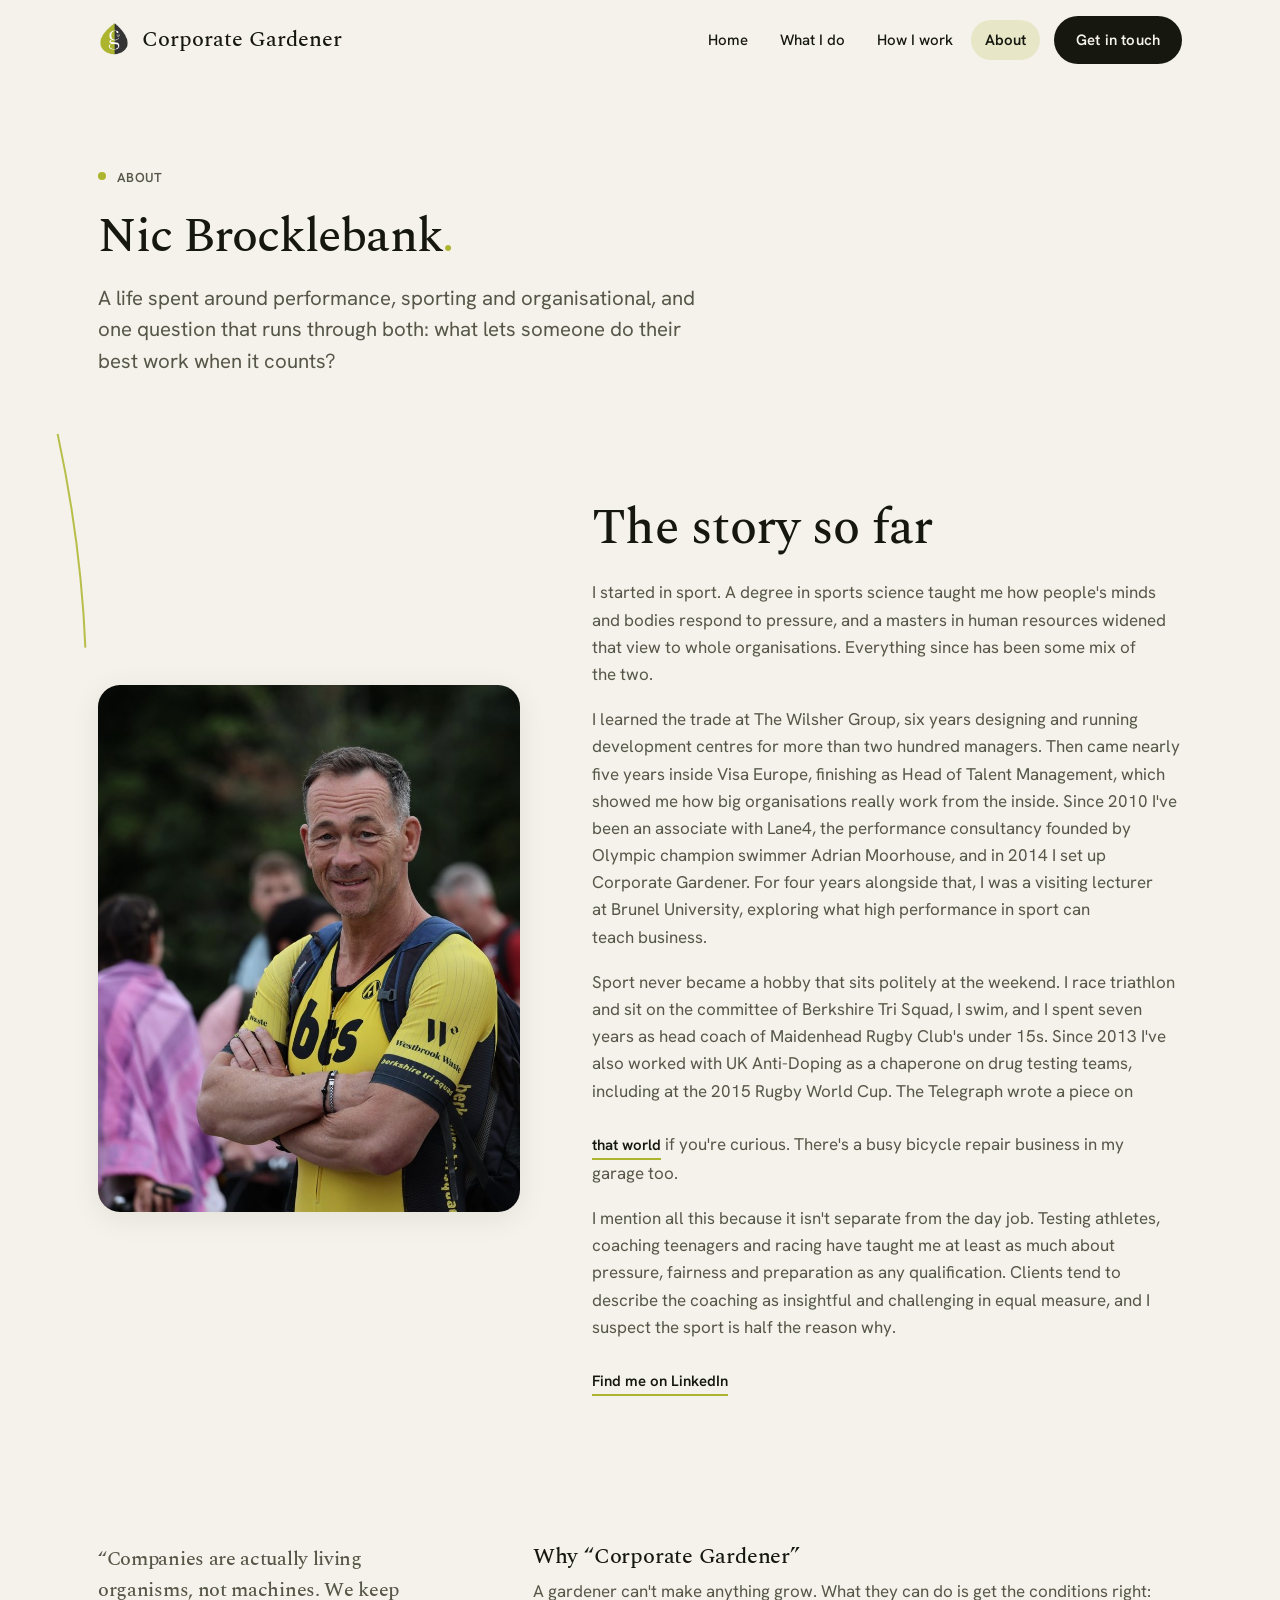
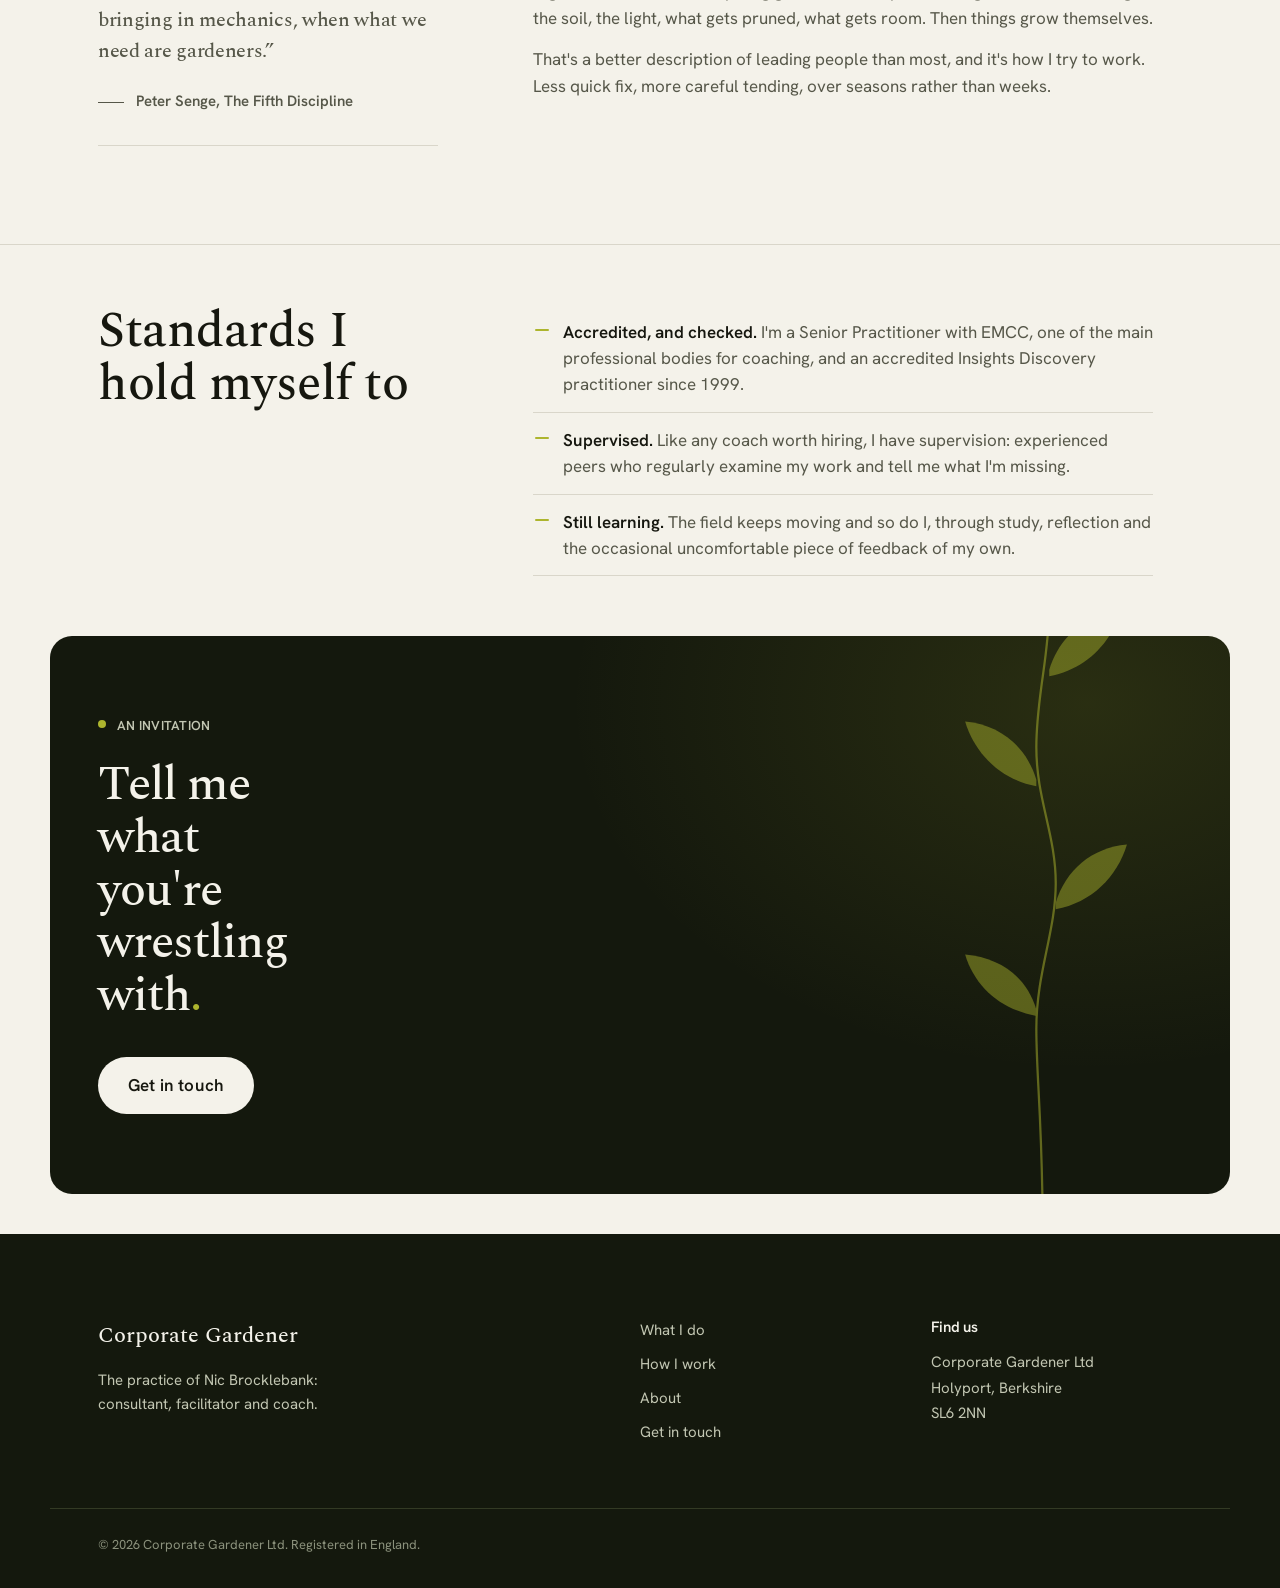
==== about.html @ 53965155 "Restructure into five pages from Nic's briefing: plain language, three hats, facilitation not traini" ====
<!doctype html>
<html lang="en-GB">
<head>
  <meta charset="utf-8">
  <meta name="viewport" content="width=device-width, initial-scale=1">
  <title>About Nic Brocklebank | Corporate Gardener</title>
  <meta name="description" content="Nic Brocklebank's story: sports science to Visa Europe to twenty five years of coaching and consulting, with triathlon, rugby coaching and UK Anti-Doping work along the way.">
  <link rel="canonical" href="https://corporategardener.co.uk/about.html">

  <meta property="og:type" content="website">
  <meta property="og:site_name" content="Corporate Gardener">
  <meta property="og:title" content="About Nic Brocklebank | Corporate Gardener">
  <meta property="og:description" content="Sports science to Visa Europe to twenty five years of coaching and consulting, with triathlon, rugby coaching and UK Anti-Doping work along the way.">
  <meta property="og:url" content="https://corporategardener.co.uk/about.html">
  <meta property="og:image" content="https://corporategardener.co.uk/assets/nic-tri.jpg">
  <meta property="og:locale" content="en_GB">

  <meta name="theme-color" content="#14180d">
  <link rel="icon" href="assets/logo.png" type="image/png">

  <link rel="preconnect" href="https://fonts.googleapis.com">
  <link rel="preconnect" href="https://fonts.gstatic.com" crossorigin>
  <link href="https://fonts.googleapis.com/css2?family=Spectral:wght@400;500;600&family=Hanken+Grotesk:wght@400;500;600;700&display=swap" rel="stylesheet">
  <link rel="stylesheet" href="css/style.css">
</head>
<body>

  <a class="skip-link" href="#main">Skip to content</a>

  <div class="vine-wrap" aria-hidden="true">
    <svg class="vine" preserveAspectRatio="none" xmlns="http://www.w3.org/2000/svg">
      <path class="vine-stem" fill="none" />
      <g class="vine-leaves" fill="none"></g>
    </svg>
  </div>

  <header class="site-nav" id="top">
    <div class="wrap nav-inner">
      <a class="wordmark" href="index.html"><img class="logo-mark" src="assets/logo.png" alt="">Corporate Gardener</a>
      <nav class="nav-links" id="nav-links" aria-label="Site">
        <a href="index.html">Home</a>
        <a href="what-i-do.html">What I do</a>
        <a href="how-i-work.html">How I work</a>
        <a href="about.html" aria-current="page">About</a>
        <a class="btn btn-fill nav-cta" href="contact.html">Get in touch</a>
      </nav>
      <button class="nav-toggle" id="nav-toggle" aria-expanded="false" aria-controls="nav-links" aria-label="Menu">
        <span></span><span></span>
      </button>
    </div>
  </header>

  <main id="main">

  <section class="page-head">
    <div class="wrap">
      <p class="eyebrow"><span class="accent-dot" aria-hidden="true"></span>About</p>
      <h1>Nic Brocklebank<span class="accent" aria-hidden="true">.</span></h1>
      <p class="page-lead">A life spent around performance, sporting and organisational, and one question that runs through both: what lets someone do their best work when it counts?</p>
    </div>
  </section>

  <section class="about" id="bio" data-vine-start>
    <div class="wrap about-grid">
      <figure class="about-photo reveal">
        <img src="assets/nic-tri.jpg" alt="Nic in Berkshire Tri Squad kit on race day" loading="lazy">
      </figure>
      <div class="about-body reveal">
        <h2>The story so far</h2>
        <p>I started in sport. A degree in sports science taught me how people's minds and bodies respond to pressure, and a masters in human resources widened that view to whole organisations. Everything since has been some mix of the two.</p>
        <p>I learned the trade at The Wilsher Group, six years designing and running development centres for more than two hundred managers. Then came nearly five years inside Visa Europe, finishing as Head of Talent Management, which showed me how big organisations really work from the inside. Since 2010 I've been an associate with Lane4, the performance consultancy founded by Olympic champion swimmer Adrian Moorhouse, and in 2014 I set up Corporate Gardener. For four years alongside that, I was a visiting lecturer at Brunel University, exploring what high performance in sport can teach business.</p>
        <p>Sport never became a hobby that sits politely at the weekend. I race triathlon and sit on the committee of Berkshire Tri Squad, I swim, and I spent seven years as head coach of Maidenhead Rugby Club's under 15s. Since 2013 I've also worked with UK Anti-Doping as a chaperone on drug testing teams, including at the 2015 Rugby World Cup. The Telegraph wrote a piece on <a class="text-link" href="https://www.telegraph.co.uk/athletics/2017/07/12/inside-top-security-world-sports-drug-squad-special-report/" target="_blank" rel="noopener">that world</a> if you're curious. There's a busy bicycle repair business in my garage too.</p>
        <p>I mention all this because it isn't separate from the day job. Testing athletes, coaching teenagers and racing have taught me at least as much about pressure, fairness and preparation as any qualification. Clients tend to describe the coaching as insightful and challenging in equal measure, and I suspect the sport is half the reason why.</p>
        <a class="text-link" href="https://www.linkedin.com/in/nicbrocklebank" target="_blank" rel="noopener">Find me on LinkedIn</a>
      </div>
    </div>
  </section>

  <section class="page-section" id="name">
    <div class="wrap split">
      <div class="split-head reveal">
        <blockquote class="pull-quote about-quote">
          <p>&ldquo;Companies are actually living organisms, not machines. We keep bringing in mechanics, when what we need are gardeners.&rdquo;</p>
          <cite>Peter Senge, The Fifth Discipline</cite>
        </blockquote>
      </div>
      <div class="split-body">
        <h3>Why &ldquo;Corporate Gardener&rdquo;</h3>
        <p class="reveal">A gardener can't make anything grow. What they can do is get the conditions right: the soil, the light, what gets pruned, what gets room. Then things grow themselves.</p>
        <p class="reveal">That's a better description of leading people than most, and it's how I try to work. Less quick fix, more careful tending, over seasons rather than weeks.</p>
      </div>
    </div>
  </section>

  <section class="page-section" id="standards">
    <div class="wrap split">
      <div class="split-head reveal">
        <h2>Standards I hold myself to</h2>
      </div>
      <ul class="plain-list">
        <li class="reveal"><strong>Accredited, and checked.</strong> I'm a Senior Practitioner with EMCC, one of the main professional bodies for coaching, and an accredited Insights Discovery practitioner since 1999.</li>
        <li class="reveal"><strong>Supervised.</strong> Like any coach worth hiring, I have supervision: experienced peers who regularly examine my work and tell me what I'm missing.</li>
        <li class="reveal"><strong>Still learning.</strong> The field keeps moving and so do I, through study, reflection and the occasional uncomfortable piece of feedback of my own.</li>
      </ul>
    </div>
  </section>

  <section class="cta-band" data-vine-end>
    <div class="cta-panel">
      <svg class="cta-botanical" viewBox="0 0 200 400" fill="none" aria-hidden="true" preserveAspectRatio="xMidYMid slice">
        <path d="M100 400 C100 330 96 300 96 270 C96 235 108 210 108 180 C108 150 96 128 96 96 C96 64 104 40 104 8" stroke="currentColor" stroke-width="1.4" stroke-linecap="round"/>
        <path d="M96 262 C74 258 58 244 52 224 C74 226 90 238 96 258" fill="currentColor" opacity="0.9"/>
        <path d="M108 196 C130 192 146 176 152 156 C130 158 114 172 108 192" fill="currentColor" opacity="0.9"/>
        <path d="M96 120 C74 116 58 100 52 80 C74 82 90 96 96 116" fill="currentColor" opacity="0.9"/>
        <path d="M104 52 C126 48 142 32 148 12 C126 14 110 28 104 48" fill="currentColor" opacity="0.9"/>
      </svg>
      <div class="cta-content reveal">
        <p class="eyebrow eyebrow-dark"><span class="accent-dot" aria-hidden="true"></span>An invitation</p>
        <h2 class="display-sm">Tell me what you're wrestling with<span class="accent" aria-hidden="true">.</span></h2>
        <a class="btn btn-fill-light btn-lg" href="contact.html">Get in touch</a>
      </div>
    </div>
  </section>

  </main>

  <footer class="site-footer">
    <div class="wrap footer-grid">
      <div class="footer-brand">
        <p class="wordmark footer-mark">Corporate Gardener</p>
        <p class="footer-copy">The practice of Nic Brocklebank: consultant, facilitator and coach.</p>
      </div>
      <nav class="footer-nav" aria-label="Footer">
        <a href="what-i-do.html">What I do</a>
        <a href="how-i-work.html">How I work</a>
        <a href="about.html">About</a>
        <a href="contact.html">Get in touch</a>
      </nav>
      <div class="footer-find">
        <h3>Find us</h3>
        <p>Corporate Gardener Ltd<br>Holyport, Berkshire<br>SL6 2NN</p>
      </div>
    </div>
    <div class="wrap footer-base">
      <p>&copy; 2026 Corporate Gardener Ltd. Registered in England.</p>
    </div>
  </footer>

  <script src="js/main.js"></script>
</body>
</html>
---- css/style.css ----
/* Corporate Gardener — design tokens documented in DESIGN.md
   Monochrome, warm off white, one green accent from the logo. */

:root {
  /* ---- Colour: one green plus a green-tinted neutral ramp ---- */
  --leaf: #adb52e;          /* the single accent, from the logo */
  --leaf-deep: #5f6417;     /* darker green for text/links on light — AA (5.6:1 on paper) */

  --paper: #f4f2ea;         /* warm off white body */
  --paper-2: #ece9df;       /* slightly deeper panel */
  --surface: #ffffff;       /* inputs, raised elements */

  --ink: #16170f;           /* near black, faint green warmth — headings */
  --ink-body: #33342a;      /* body copy on paper (~11:1) */
  --ink-mute: #565749;      /* secondary text on paper (~5.4:1) */
  --line: #d9d6ca;          /* hairlines on paper */

  --forest: #14180d;        /* deep green black ground */
  --forest-2: #1d2213;      /* raised forest */
  --forest-line: #333a24;   /* hairlines on forest */
  --on-dark: #f4f2ea;       /* text on forest */
  --on-dark-mute: #c2c6b2;  /* secondary text on forest (~5:1) */

  /* ---- Type ---- */
  --font-display: 'Spectral', Georgia, 'Times New Roman', serif;
  --font-body: 'Hanken Grotesk', ui-sans-serif, system-ui, -apple-system, sans-serif;

  --text-caption: 0.8125rem;   /* 13px */
  --text-small: 0.9375rem;     /* 15px */
  --text-body: 1.0625rem;      /* 17px */
  --text-lead: clamp(1.15rem, 1.6vw, 1.4rem);
  --text-h3: clamp(1.35rem, 1.6vw, 1.6rem);
  --text-h2: clamp(2rem, 4.4vw, 3.1rem);
  --text-display: clamp(2.6rem, 7vw, 5rem);
  --text-display-sm: clamp(1.9rem, 4.4vw, 3rem);

  /* ---- Radii ---- */
  --radius-lg: 22px;
  --radius-md: 14px;
  --radius-sm: 10px;
  --radius-pill: 9999px;

  /* ---- Shape ---- */
  --shadow-soft: 0 6px 30px rgba(20, 24, 13, 0.08);
  --shadow-raise: 0 18px 50px rgba(20, 24, 13, 0.16);
  --page-max: 1180px;
  --gutter: clamp(20px, 5vw, 48px);

  /* ---- Motion ---- */
  --ease-out: cubic-bezier(0.22, 1, 0.36, 1);
  --dur: 0.7s;

  /* ---- z-index scale ---- */
  --z-vine: 1;
  --z-content: 2;
  --z-nav: 50;
  --z-menu: 60;
}

* { margin: 0; padding: 0; box-sizing: border-box; }

html { scroll-behavior: smooth; }

body {
  font-family: var(--font-body);
  font-size: var(--text-body);
  line-height: 1.6;
  color: var(--ink-body);
  background: var(--paper);
  -webkit-font-smoothing: antialiased;
  text-rendering: optimizeLegibility;
  overflow-x: hidden;
  position: relative; /* positioning context so the full-height vine isn't clipped to the viewport */
}

img { max-width: 100%; display: block; }

h1, h2, h3 {
  font-family: var(--font-display);
  font-weight: 500;
  line-height: 1.08;
  letter-spacing: -0.01em;
  color: var(--ink);
  text-wrap: balance;
}

h2 { font-size: var(--text-h2); }
h3 { font-size: var(--text-h3); line-height: 1.2; }

p { text-wrap: pretty; }

a { color: inherit; }

.wrap {
  max-width: var(--page-max);
  margin: 0 auto;
  padding: 0 var(--gutter);
}

.display { font-size: var(--text-display); letter-spacing: -0.02em; }

.display-sm {
  font-family: var(--font-display);
  font-weight: 500;
  font-size: var(--text-display-sm);
  line-height: 1.1;
  letter-spacing: -0.02em;
  color: var(--ink);
}

.accent { color: var(--leaf); }

.accent-dot {
  display: inline-block;
  width: 8px; height: 8px;
  border-radius: var(--radius-pill);
  background: var(--leaf);
  margin-right: 11px;
  vertical-align: 2px;
}

.eyebrow {
  font-size: var(--text-caption);
  font-weight: 600;
  letter-spacing: 0.02em;
  text-transform: uppercase;
  color: var(--ink-mute);
  margin-bottom: 22px;
}

.eyebrow-dark { color: var(--on-dark-mute); }

.visually-hidden,
.skip-link {
  position: absolute;
  width: 1px; height: 1px;
  padding: 0; margin: -1px;
  overflow: hidden;
  clip: rect(0 0 0 0);
  white-space: nowrap;
  border: 0;
}

.skip-link:focus {
  position: fixed;
  top: 12px; left: 12px;
  width: auto; height: auto;
  margin: 0; padding: 12px 18px;
  clip: auto;
  z-index: 999;
  background: var(--forest);
  color: var(--on-dark);
  border-radius: var(--radius-sm);
}

:focus-visible {
  outline: 2px solid var(--leaf);
  outline-offset: 3px;
  border-radius: 2px;
}

/* ---------- The growing line (vine) ---------- */

.vine-wrap {
  position: absolute;
  inset: 0;
  z-index: var(--z-vine);
  pointer-events: none;
  overflow: hidden;
}

.vine { position: absolute; top: 0; left: 0; width: 100%; }

.vine-stem { stroke: var(--leaf); stroke-width: 2; opacity: 0.85; }

.vine-leaves path {
  fill: var(--leaf);
  opacity: 0;
  transition: opacity 0.7s var(--ease-out);
}

.vine-leaves path.sprouted { opacity: 0.9; }

/* ---------- Buttons ---------- */

.btn {
  display: inline-flex;
  align-items: center;
  justify-content: center;
  gap: 8px;
  font-family: var(--font-body);
  font-size: var(--text-small);
  font-weight: 600;
  letter-spacing: 0.01em;
  text-decoration: none;
  border: none;
  cursor: pointer;
  border-radius: var(--radius-pill);
  padding: 12px 22px;
  transition: transform 0.25s var(--ease-out), background 0.25s var(--ease-out), box-shadow 0.25s var(--ease-out);
}

.btn-fill { background: var(--ink); color: var(--paper); }
.btn-fill:hover { background: #000; transform: translateY(-2px); box-shadow: var(--shadow-raise); }

.btn-fill-light { background: var(--paper); color: var(--ink); }
.btn-fill-light:hover { background: #fff; transform: translateY(-2px); box-shadow: var(--shadow-raise); }

.btn-lg { font-size: var(--text-body); padding: 15px 30px; }
.btn-block { width: 100%; }

.text-link {
  color: var(--ink);
  font-weight: 600;
  font-size: var(--text-small);
  text-decoration: none;
  background-image: linear-gradient(var(--leaf), var(--leaf));
  background-size: 100% 2px;
  background-repeat: no-repeat;
  background-position: 0 100%;
  padding-bottom: 3px;
  transition: background-size 0.3s var(--ease-out);
}
.text-link:hover { background-size: 100% 100%; background-position: 0 100%; color: var(--ink); }

/* ---------- Navigation ---------- */

.site-nav {
  position: fixed;
  top: 0; left: 0; right: 0;
  z-index: var(--z-nav);
  padding: 16px 0;
  transition: background 0.4s var(--ease-out), box-shadow 0.4s var(--ease-out);
}

.nav-inner { display: flex; align-items: center; justify-content: space-between; gap: 24px; }

.wordmark {
  display: flex; align-items: center; gap: 12px;
  font-family: var(--font-display);
  font-weight: 500;
  font-size: 1.35rem;
  text-decoration: none;
  color: var(--ink);
  white-space: nowrap;
}

.logo-mark { height: 34px; width: auto; }

.nav-links { display: flex; align-items: center; gap: 4px; }

.nav-links a:not(.btn) {
  font-size: var(--text-small);
  font-weight: 500;
  text-decoration: none;
  color: var(--ink);
  padding: 8px 14px;
  border-radius: var(--radius-pill);
  transition: opacity 0.2s var(--ease-out);
}
.nav-links a:not(.btn):hover { opacity: 0.62; }

.nav-cta { margin-left: 10px; }

.nav-links a[aria-current="page"]:not(.btn) {
  background: rgba(173, 181, 46, 0.18);
  font-weight: 600;
}
.nav-links a[aria-current="page"]:not(.btn):hover { opacity: 1; }

.site-nav.scrolled {
  background: rgba(244, 242, 234, 0.86);
  backdrop-filter: saturate(1.4) blur(10px);
  -webkit-backdrop-filter: saturate(1.4) blur(10px);
  box-shadow: 0 1px 0 var(--line);
}

.nav-toggle {
  display: none;
  background: var(--ink);
  border: none;
  border-radius: var(--radius-sm);
  cursor: pointer;
  width: 46px; height: 42px;
  padding: 12px;
  flex-direction: column;
  justify-content: center;
  gap: 5px;
}
.nav-toggle span { display: block; height: 2px; width: 100%; background: var(--paper); border-radius: 2px; }

/* ---------- Hero ---------- */

.hero {
  position: relative;
  min-height: 74vh;
  display: flex;
  align-items: center;
  padding: 120px 0 60px;
  overflow: hidden;
}

.hero-inner {
  display: grid;
  grid-template-columns: minmax(0, 360px) 1fr;
  gap: clamp(32px, 6vw, 88px);
  align-items: center;
  width: 100%;
}

.hero-logo { animation: hero-rise 0.8s var(--ease-out) both; }
.hero-logo img { width: 100%; height: auto; max-width: 360px; }

.hero-content { animation: hero-rise 0.8s var(--ease-out) 0.12s both; }

.hero-content .display {
  color: var(--ink);
  max-width: 17ch;
  margin: 0 0 24px;
  line-height: 1.03;
}

.hero-sub {
  font-size: var(--text-lead);
  line-height: 1.5;
  color: var(--ink-mute);
  max-width: 50ch;
  margin: 0 0 36px;
}

@keyframes hero-rise {
  from { opacity: 0; transform: translateY(16px); }
  to { opacity: 1; transform: none; }
}
@media (prefers-reduced-motion: reduce) {
  .hero-logo, .hero-content { animation: none; }
}

/* ---------- Inner page header (the tabs beyond Home) ---------- */

.page-head {
  padding: clamp(128px, 16vw, 168px) 0 clamp(20px, 3vw, 36px);
  position: relative;
  z-index: var(--z-content);
}
.page-head h1 {
  font-size: var(--text-display-sm);
  letter-spacing: -0.02em;
  max-width: 20ch;
}
.page-head .page-lead {
  margin-top: 20px;
  font-size: var(--text-lead);
  line-height: 1.55;
  color: var(--ink-mute);
  max-width: 56ch;
}

/* ---------- Generic inner-page section rhythm ---------- */

.page-section { padding: clamp(36px, 5vw, 60px) 0; position: relative; z-index: var(--z-content); }
.page-section + .page-section { border-top: 1px solid var(--line); }

/* ---------- Plain ruled list (leaf tick marks) ---------- */

.plain-list { list-style: none; max-width: 62ch; }
.plain-list li {
  position: relative;
  padding: 14px 0 14px 30px;
  border-bottom: 1px solid var(--line);
  color: var(--ink-mute);
  line-height: 1.55;
}
.plain-list li::before {
  content: '';
  position: absolute;
  left: 2px; top: 1.45em;
  width: 14px; height: 2px;
  background: var(--leaf);
  border-radius: 2px;
}
.plain-list li strong { color: var(--ink); font-weight: 600; }

/* ---------- Example vignette card ---------- */

.vignette {
  background: var(--paper-2);
  border: 1px solid var(--line);
  border-radius: var(--radius-lg);
  padding: clamp(24px, 3.4vw, 40px);
  max-width: 66ch;
  margin-top: clamp(24px, 3vw, 36px);
}
.vignette .eyebrow { margin-bottom: 12px; }
.vignette p { color: var(--ink-body); line-height: 1.6; }
.vignette p + p { margin-top: 12px; }

/* ---------- Belief statements (How I work) ---------- */

.beliefs { list-style: none; display: grid; gap: clamp(20px, 3vw, 30px); max-width: 44ch; }
.beliefs li {
  font-family: var(--font-display);
  font-weight: 500;
  font-size: clamp(1.35rem, 2.4vw, 1.85rem);
  line-height: 1.3;
  letter-spacing: -0.01em;
  color: var(--ink);
  padding-left: 22px;
  border-left: 2px solid var(--leaf);
}

/* ---------- Numbered steps (How we start) ---------- */

.steps-title { margin-top: 40px; font-size: var(--text-h3); }
.steps { list-style: none; counter-reset: step; display: grid; gap: 18px; margin-top: 24px; }
.steps li {
  counter-increment: step;
  position: relative;
  padding: 2px 0 2px 52px;
  color: var(--ink-mute);
  line-height: 1.55;
}
.steps li::before {
  content: counter(step);
  position: absolute;
  left: 0; top: 0;
  width: 36px; height: 36px;
  display: flex; align-items: center; justify-content: center;
  font-family: var(--font-display);
  font-weight: 500;
  font-size: 1.1rem;
  color: var(--ink);
  border: 1px solid var(--leaf);
  border-radius: var(--radius-pill);
  background: var(--surface);
}
.steps li strong { color: var(--ink); font-weight: 600; }

/* ---------- Two column split used on inner pages ---------- */

.split { display: grid; grid-template-columns: 4fr 7fr; gap: clamp(32px, 5vw, 72px); align-items: start; }
.split > .split-head h2 { margin-bottom: 14px; }
.split > .split-head p { color: var(--ink-mute); font-size: var(--text-lead); line-height: 1.5; }

.split-body > p { color: var(--ink-mute); max-width: 62ch; margin-bottom: 14px; line-height: 1.6; }
.split-body h3 { margin: 36px 0 8px; }
.split-body h3:first-child { margin-top: 0; }

@media (max-width: 900px) {
  .split { grid-template-columns: 1fr; gap: 24px; }
}

/* ---------- Section rhythm ---------- */

.services { padding: clamp(26px, 4vw, 52px) 0 clamp(48px, 6vw, 76px); position: relative; z-index: var(--z-content); }
.work { padding: clamp(44px, 6vw, 68px) 0; position: relative; z-index: var(--z-content); }
.about { padding: clamp(52px, 7vw, 88px) 0; position: relative; z-index: var(--z-content); }
.contact { padding: clamp(52px, 7vw, 84px) 0 clamp(56px, 8vw, 96px); position: relative; z-index: var(--z-content); }

.section-head { max-width: 34ch; margin-bottom: clamp(26px, 3.2vw, 42px); }
.section-head p { margin-top: 14px; color: var(--ink-mute); font-size: var(--text-lead); line-height: 1.5; }
.section-head-person { display: flex; align-items: center; gap: clamp(18px, 2.4vw, 26px); max-width: 44ch; }
.head-portrait {
  width: clamp(74px, 8vw, 96px);
  height: clamp(74px, 8vw, 96px);
  flex-shrink: 0;
  border-radius: var(--radius-pill);
  object-fit: cover;
  box-shadow: var(--shadow-soft);
  filter: saturate(0.92) contrast(1.02);
}

/* ---------- Pull quote (leads the About section) ---------- */

.pull-quote { max-width: 32ch; margin: 0; }
.pull-quote p {
  font-family: var(--font-display);
  font-weight: 500;
  font-size: clamp(1.6rem, 3.4vw, 2.5rem);
  line-height: 1.22;
  letter-spacing: -0.015em;
  color: var(--ink);
}
.pull-quote cite {
  display: block;
  margin-top: 22px;
  font-style: normal;
  font-size: var(--text-small);
  font-weight: 600;
  color: var(--ink-mute);
}
.pull-quote cite::before { content: ''; display: inline-block; width: 26px; height: 1px; background: var(--ink-mute); vertical-align: middle; margin-right: 12px; }

.about-quote {
  max-width: 34ch;
  margin: 0 0 clamp(26px, 3vw, 38px);
  padding-bottom: clamp(22px, 2.8vw, 32px);
  border-bottom: 1px solid var(--line);
}
.about-quote p { font-size: clamp(1.45rem, 2.6vw, 2rem); }

/* ---------- Services as editorial rows (not identical cards) ---------- */

.service-rows { border-top: 1px solid var(--line); }

.service-row {
  display: grid;
  grid-template-columns: 64px 1fr;
  gap: clamp(24px, 4vw, 56px);
  align-items: start;
  padding: clamp(32px, 4.5vw, 52px) 0;
  border-bottom: 1px solid var(--line);
}

.service-mark {
  width: 60px; height: 60px;
  border-radius: var(--radius-pill);
  border: 1px solid var(--line);
  display: flex; align-items: center; justify-content: center;
  color: var(--ink);
  background: var(--surface);
}
.service-mark svg { width: 28px; height: 28px; }

.service-text { max-width: 60ch; }
.service-text h3 { margin-bottom: 12px; }
.service-text p { color: var(--ink-mute); font-size: var(--text-lead); line-height: 1.55; }
.service-text .text-link { display: inline-block; margin-top: 18px; }

@media (min-width: 720px) {
  /* alternate the emphasis so the three rows don't read as a stamped grid */
  .service-row:nth-child(even) { grid-template-columns: 1fr 64px; }
  .service-row:nth-child(even) .service-mark { order: 2; margin-left: auto; }
  .service-row:nth-child(even) .service-text { order: 1; text-align: right; margin-left: auto; }
}

/* ---------- Selected work ---------- */

.work-list {
  list-style: none;
  display: grid;
  grid-template-columns: 1fr 1fr;
  column-gap: clamp(32px, 5vw, 64px);
  border-top: 1px solid var(--line);
}
.work-list li {
  display: flex; align-items: baseline; justify-content: space-between;
  gap: 20px;
  padding: 19px 4px;
  border-bottom: 1px solid var(--line);
  transition: transform 0.35s var(--ease-out);
}
.work-list li:hover { transform: translateX(8px); }
.work-list strong { display: block; font-weight: 600; font-size: 1.1rem; color: var(--ink); }
.work-list span { display: block; margin-top: 5px; color: var(--ink-mute); font-size: var(--text-small); line-height: 1.5; }

.chip {
  flex-shrink: 0;
  font-style: normal;
  font-size: var(--text-caption);
  font-weight: 600;
  color: var(--ink-mute);
  border: 1px solid var(--line);
  border-radius: var(--radius-pill);
  padding: 7px 15px;
  white-space: nowrap;
}

/* ---------- Credentials: a forest band, ruled, serif numerals ---------- */

.credentials { background: var(--forest); color: var(--on-dark); position: relative; z-index: var(--z-content); }
.credentials .wrap { padding-top: clamp(42px, 5vw, 64px); padding-bottom: clamp(42px, 5vw, 64px); }

.cred-row {
  list-style: none;
  display: grid;
  grid-template-columns: repeat(4, 1fr);
  gap: clamp(24px, 3vw, 44px);
}
.cred-row li { padding-left: 22px; border-left: 1px solid var(--forest-line); }
.cred-row strong {
  display: block;
  font-family: var(--font-display);
  font-weight: 500;
  font-size: clamp(2.2rem, 4vw, 3.2rem);
  line-height: 1;
  color: var(--on-dark);
  letter-spacing: -0.02em;
}
.cred-row .unit { color: var(--leaf); }
.cred-row span { display: block; margin-top: 12px; font-size: var(--text-small); line-height: 1.5; color: var(--on-dark-mute); }

/* ---------- About ---------- */

.about-grid { display: grid; grid-template-columns: 5fr 7fr; gap: clamp(36px, 6vw, 72px); align-items: center; }
.about-photo { border-radius: var(--radius-lg); overflow: hidden; box-shadow: var(--shadow-soft); aspect-ratio: 4 / 5; background: var(--paper-2); }
.about-photo img { width: 100%; height: 100%; object-fit: cover; filter: saturate(0.92) contrast(1.02); }
.about-body h2 { margin-bottom: 24px; }
.about-body p { color: var(--ink-mute); font-size: var(--text-body); }
.about-body p + p { margin-top: 18px; }
.about-body .text-link { display: inline-block; margin-top: 28px; }

/* ---------- CTA band ---------- */

.cta-band { padding: 0 var(--gutter) clamp(0px, 4vw, 40px); position: relative; z-index: var(--z-content); }
.cta-panel {
  position: relative;
  max-width: var(--page-max);
  margin: 0 auto;
  background: var(--forest);
  color: var(--on-dark);
  border-radius: var(--radius-lg);
  padding: clamp(44px, 7vw, 80px) var(--gutter);
  overflow: hidden;
  isolation: isolate;
}
.cta-panel::after {
  content: '';
  position: absolute; inset: 0; z-index: -1;
  background: radial-gradient(80% 120% at 88% 12%, rgba(173, 181, 46, 0.14) 0%, rgba(20, 24, 13, 0) 55%);
}
.cta-botanical {
  position: absolute;
  top: -8%; right: clamp(-40px, 2vw, 40px);
  height: 116%;
  width: auto;
  color: var(--leaf);
  opacity: 0.5;
  z-index: -1;
}
.cta-content { max-width: 22ch; }
.cta-content .display-sm { color: var(--on-dark); margin-bottom: 34px; }

/* ---------- Contact ---------- */

.contact-grid { display: grid; grid-template-columns: 5fr 7fr; gap: clamp(40px, 6vw, 80px); align-items: start; }
.contact-intro h2 { margin-bottom: 20px; }
.contact-intro p { color: var(--ink-mute); font-size: var(--text-lead); line-height: 1.55; max-width: 42ch; }
.contact-details { list-style: none; margin-top: 36px; display: grid; gap: 18px; }
.contact-details li { display: grid; grid-template-columns: 88px 1fr; align-items: baseline; gap: 14px; padding-top: 16px; border-top: 1px solid var(--line); }
.contact-label { font-size: var(--text-caption); font-weight: 600; text-transform: uppercase; letter-spacing: 0.04em; color: var(--ink-mute); }
.contact-details a { color: var(--ink); text-decoration: none; font-weight: 500; word-break: break-word; }
.contact-details a:hover { color: var(--leaf-deep); }

.contact-form-wrap {
  background: var(--surface);
  border: 1px solid var(--line);
  border-radius: var(--radius-lg);
  padding: clamp(28px, 4vw, 44px);
  box-shadow: var(--shadow-soft);
}
.field { margin-bottom: 20px; }
.field label { display: block; font-size: var(--text-small); font-weight: 600; color: var(--ink); margin-bottom: 8px; }
.field .optional { font-weight: 400; color: var(--ink-mute); }
.field input,
.field textarea {
  width: 100%;
  font-family: var(--font-body);
  font-size: var(--text-body);
  color: var(--ink-body);
  background: var(--paper);
  border: 1px solid var(--line);
  border-radius: var(--radius-sm);
  padding: 13px 15px;
  transition: border-color 0.25s var(--ease-out), box-shadow 0.25s var(--ease-out), background 0.25s var(--ease-out);
}
.field textarea { resize: vertical; min-height: 120px; }
.field input:focus,
.field textarea:focus {
  outline: none;
  border-color: var(--leaf);
  background: var(--surface);
  box-shadow: 0 0 0 3px rgba(173, 181, 46, 0.22);
}
.field input::placeholder,
.field textarea::placeholder { color: var(--ink-mute); }

.form-status { margin-top: 16px; font-size: var(--text-small); font-weight: 500; min-height: 1.2em; }
.form-status.is-error { color: #9a2a1e; }
.form-status.is-ok { color: var(--leaf-deep); }

.contact-form.is-sent .field,
.contact-form.is-sent .btn-block { display: none; }
.contact-form.is-sent .form-status { font-size: var(--text-lead); }

/* ---------- Footer ---------- */

.site-footer { background: var(--forest); color: var(--on-dark-mute); padding: clamp(56px, 7vw, 84px) 0 32px; position: relative; z-index: var(--z-content); }
.footer-grid { display: grid; grid-template-columns: 2fr 1fr 1fr; gap: 40px; }
.footer-mark { color: var(--on-dark); font-size: 1.4rem; }
.footer-copy { margin-top: 14px; max-width: 34ch; font-size: var(--text-small); line-height: 1.6; }
.footer-nav { display: flex; flex-direction: column; gap: 10px; }
.footer-nav a { color: var(--on-dark-mute); text-decoration: none; font-size: var(--text-small); width: fit-content; }
.footer-nav a:hover { color: var(--on-dark); }
.footer-find h3 { color: var(--on-dark); font-family: var(--font-body); font-size: var(--text-small); font-weight: 600; margin-bottom: 14px; }
.footer-find p { font-size: var(--text-small); line-height: 1.7; }
.footer-base { margin-top: clamp(48px, 6vw, 64px); padding-top: 26px; border-top: 1px solid var(--forest-line); }
.footer-base p { font-size: var(--text-caption); color: #8b917c; }

/* ---------- Reveal on scroll (enhances an already-visible default) ---------- */

body.js .reveal { opacity: 0; transform: translateY(20px); transition: opacity var(--dur) var(--ease-out), transform var(--dur) var(--ease-out); }
body.js .reveal.visible { opacity: 1; transform: none; }

/* ---------- Responsive ---------- */

@media (max-width: 900px) {
  .work-grid, .about-grid, .contact-grid { grid-template-columns: 1fr; }
  .about-grid { gap: 32px; }
  .sticky-head { position: static; }
  .cred-row { grid-template-columns: repeat(2, 1fr); gap: 32px 24px; }
  .footer-grid { grid-template-columns: 1fr 1fr; }
  .footer-brand { grid-column: 1 / -1; }
}

@media (max-width: 720px) {
  .vine-wrap { display: none; } /* gutter is too thin for the vine on phones */
  .nav-toggle { display: flex; }
  .nav-links {
    display: none;
    position: absolute;
    top: calc(100% + 8px); left: var(--gutter); right: var(--gutter);
    flex-direction: column;
    align-items: stretch;
    background: var(--paper);
    border: 1px solid var(--line);
    box-shadow: var(--shadow-raise);
    border-radius: var(--radius-md);
    padding: 12px;
    gap: 2px;
  }
  .site-nav.open .nav-links { display: flex; }
  .site-nav.open { background: rgba(244, 242, 234, 0.86); backdrop-filter: blur(10px); -webkit-backdrop-filter: blur(10px); }
  .site-nav.open .wordmark { color: var(--ink); }
  .nav-links a:not(.btn) { color: var(--ink); padding: 12px 14px; }
  .nav-cta { margin: 6px 0 0; }

  .hero { min-height: auto; padding: 112px 0 52px; }
  .hero-inner { grid-template-columns: 1fr; justify-items: center; text-align: center; gap: 26px; }
  .hero-logo img { max-width: 168px; }
  .hero-content .display, .hero-sub { margin-left: auto; margin-right: auto; }
  .hero-sub { font-size: var(--text-body); }


  .work-list { grid-template-columns: 1fr; }
  .work-list li { flex-direction: column; gap: 10px; }
  .work-list li:hover { transform: translateX(4px); }
  .chip { align-self: flex-start; }
  .service-row { grid-template-columns: 52px 1fr; gap: 20px; }
  .service-mark { width: 50px; height: 50px; }
  .service-mark svg { width: 24px; height: 24px; }
  .cta-botanical { opacity: 0.32; right: -30px; }
  .footer-grid { grid-template-columns: 1fr; gap: 28px; }
}

@media (max-width: 460px) {
  .cred-row { grid-template-columns: 1fr; gap: 26px; }
}

/* ---------- Reduced motion ---------- */

@media (prefers-reduced-motion: reduce) {
  html { scroll-behavior: auto; }
  * { animation-duration: 0.001ms !important; animation-iteration-count: 1 !important; transition-duration: 0.001ms !important; }
  .reveal { opacity: 1 !important; transform: none !important; }
  .hero-media { transform: none; }
  .vine-leaves path { opacity: 0.85; transform: scale(1); }
  .hero-hint { display: none; }
}
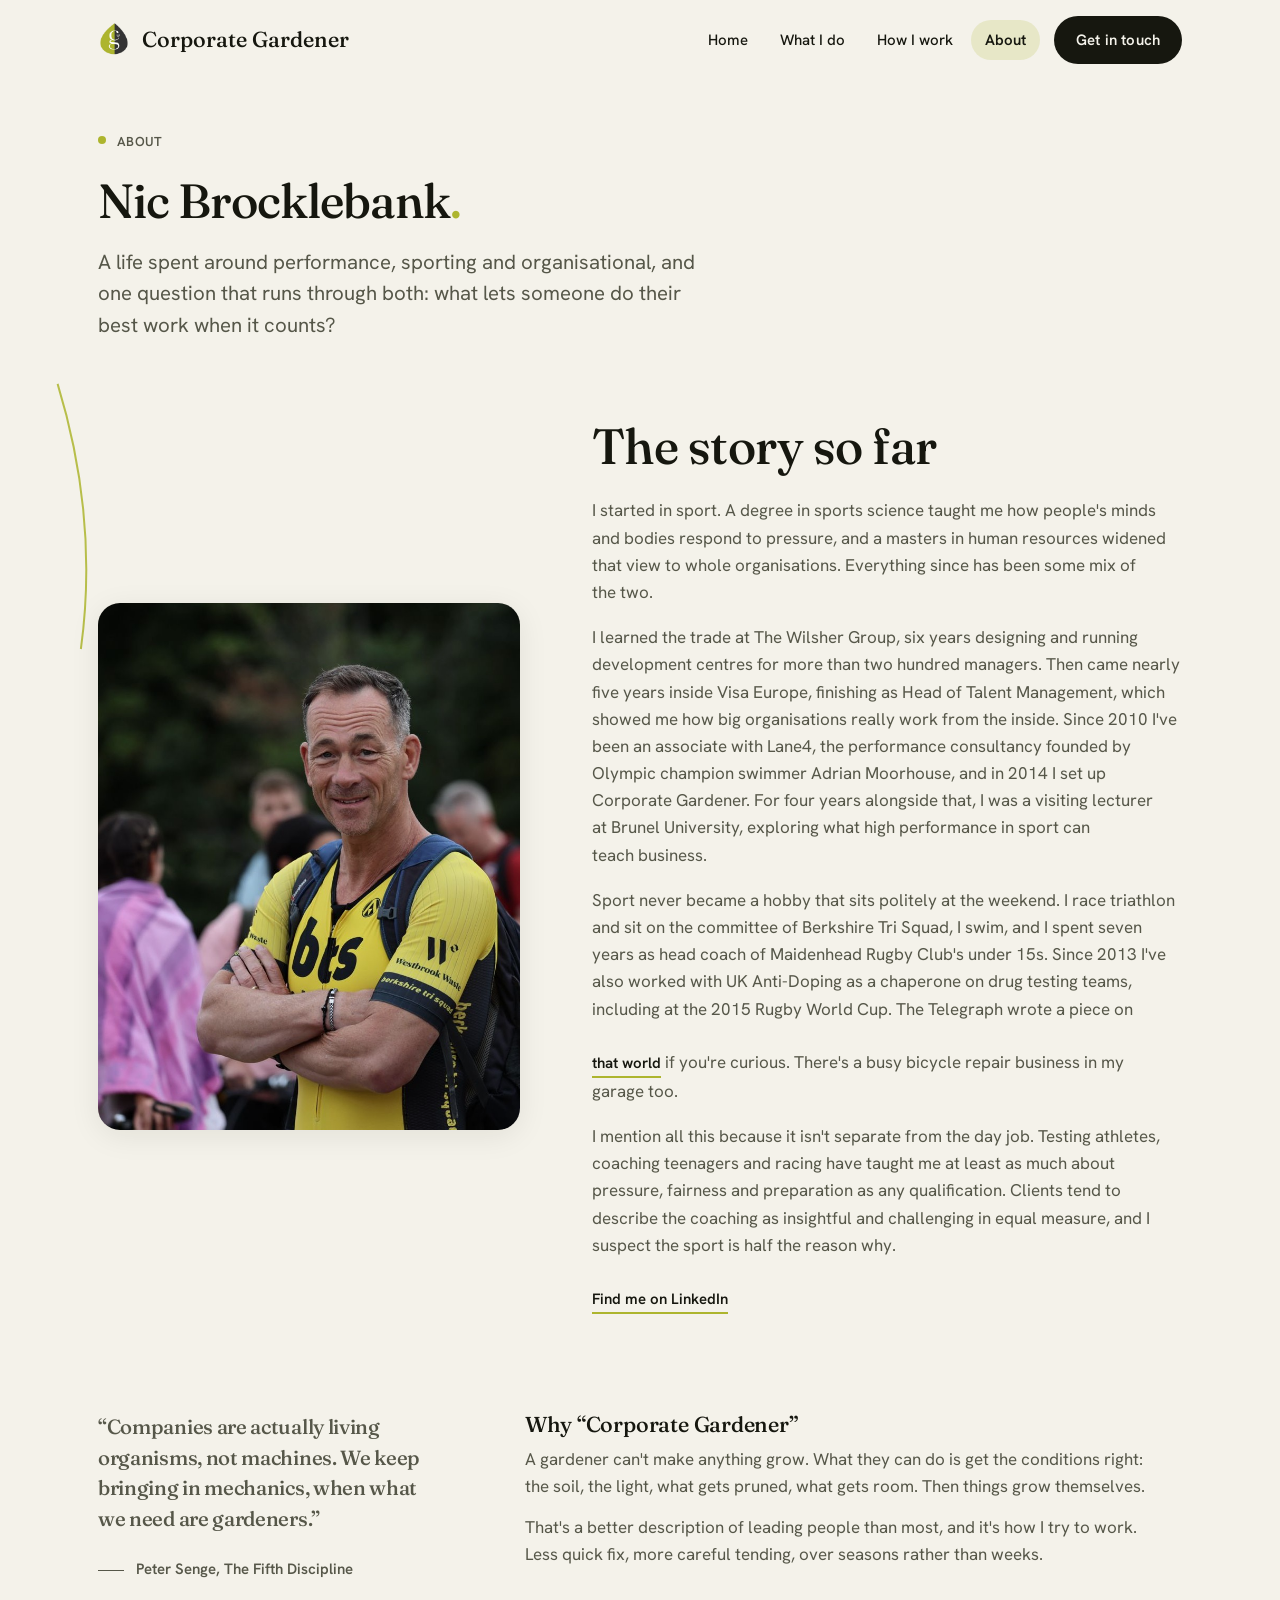
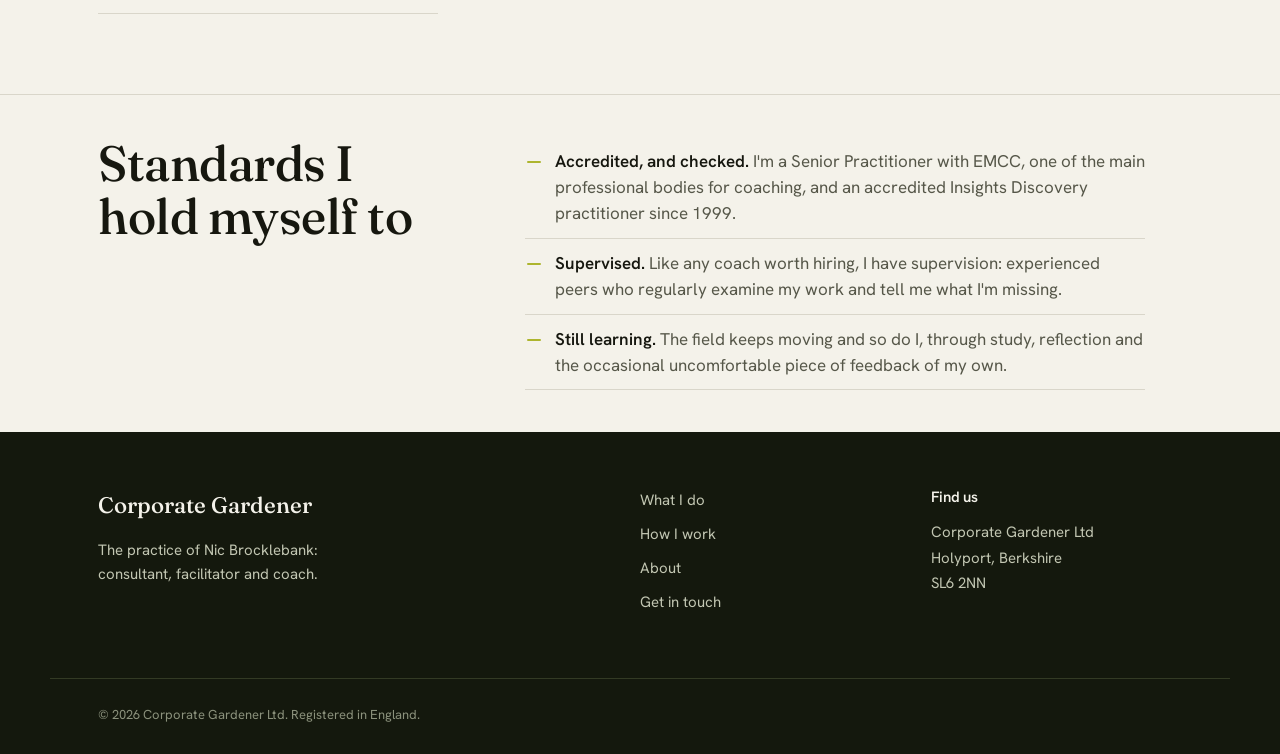
==== commit 6d31808c: "Fraunces headings, tighter vertical rhythm, drop bottom CTA bands, anchor scroll offset Co-Authored-" ====
--- a/about.html
+++ b/about.html
@@ -20,7 +20,7 @@
 
   <link rel="preconnect" href="https://fonts.googleapis.com">
   <link rel="preconnect" href="https://fonts.gstatic.com" crossorigin>
-  <link href="https://fonts.googleapis.com/css2?family=Spectral:wght@400;500;600&family=Hanken+Grotesk:wght@400;500;600;700&display=swap" rel="stylesheet">
+  <link href="https://fonts.googleapis.com/css2?family=Fraunces:opsz,wght,SOFT,WONK@9..144,400..600,80,0&family=Hanken+Grotesk:wght@400;500;600;700&display=swap" rel="stylesheet">
   <link rel="stylesheet" href="css/style.css">
 </head>
 <body>
@@ -92,7 +92,7 @@
     </div>
   </section>
 
-  <section class="page-section" id="standards">
+  <section class="page-section" id="standards" data-vine-end>
     <div class="wrap split">
       <div class="split-head reveal">
         <h2>Standards I hold myself to</h2>
@@ -102,23 +102,6 @@
         <li class="reveal"><strong>Supervised.</strong> Like any coach worth hiring, I have supervision: experienced peers who regularly examine my work and tell me what I'm missing.</li>
         <li class="reveal"><strong>Still learning.</strong> The field keeps moving and so do I, through study, reflection and the occasional uncomfortable piece of feedback of my own.</li>
       </ul>
-    </div>
-  </section>
-
-  <section class="cta-band" data-vine-end>
-    <div class="cta-panel">
-      <svg class="cta-botanical" viewBox="0 0 200 400" fill="none" aria-hidden="true" preserveAspectRatio="xMidYMid slice">
-        <path d="M100 400 C100 330 96 300 96 270 C96 235 108 210 108 180 C108 150 96 128 96 96 C96 64 104 40 104 8" stroke="currentColor" stroke-width="1.4" stroke-linecap="round"/>
-        <path d="M96 262 C74 258 58 244 52 224 C74 226 90 238 96 258" fill="currentColor" opacity="0.9"/>
-        <path d="M108 196 C130 192 146 176 152 156 C130 158 114 172 108 192" fill="currentColor" opacity="0.9"/>
-        <path d="M96 120 C74 116 58 100 52 80 C74 82 90 96 96 116" fill="currentColor" opacity="0.9"/>
-        <path d="M104 52 C126 48 142 32 148 12 C126 14 110 28 104 48" fill="currentColor" opacity="0.9"/>
-      </svg>
-      <div class="cta-content reveal">
-        <p class="eyebrow eyebrow-dark"><span class="accent-dot" aria-hidden="true"></span>An invitation</p>
-        <h2 class="display-sm">Tell me what you're wrestling with<span class="accent" aria-hidden="true">.</span></h2>
-        <a class="btn btn-fill-light btn-lg" href="contact.html">Get in touch</a>
-      </div>
     </div>
   </section>
 
--- a/css/style.css
+++ b/css/style.css
@@ -22,7 +22,7 @@
   --on-dark-mute: #c2c6b2;  /* secondary text on forest (~5:1) */
 
   /* ---- Type ---- */
-  --font-display: 'Spectral', Georgia, 'Times New Roman', serif;
+  --font-display: 'Fraunces', Georgia, 'Times New Roman', serif;
   --font-body: 'Hanken Grotesk', ui-sans-serif, system-ui, -apple-system, sans-serif;
 
   --text-caption: 0.8125rem;   /* 13px */
@@ -60,6 +60,8 @@
 * { margin: 0; padding: 0; box-sizing: border-box; }
 
 html { scroll-behavior: smooth; }
+
+section[id] { scroll-margin-top: 84px; }
 
 body {
   font-family: var(--font-body);
@@ -293,10 +295,10 @@
 
 .hero {
   position: relative;
-  min-height: 74vh;
+  min-height: 66vh;
   display: flex;
   align-items: center;
-  padding: 120px 0 60px;
+  padding: 116px 0 44px;
   overflow: hidden;
 }
 
@@ -339,7 +341,7 @@
 /* ---------- Inner page header (the tabs beyond Home) ---------- */
 
 .page-head {
-  padding: clamp(128px, 16vw, 168px) 0 clamp(20px, 3vw, 36px);
+  padding: clamp(104px, 12vw, 132px) 0 clamp(12px, 2vw, 22px);
   position: relative;
   z-index: var(--z-content);
 }
@@ -358,7 +360,7 @@
 
 /* ---------- Generic inner-page section rhythm ---------- */
 
-.page-section { padding: clamp(36px, 5vw, 60px) 0; position: relative; z-index: var(--z-content); }
+.page-section { padding: clamp(26px, 3.5vw, 42px) 0; position: relative; z-index: var(--z-content); }
 .page-section + .page-section { border-top: 1px solid var(--line); }
 
 /* ---------- Plain ruled list (leaf tick marks) ---------- */
@@ -366,7 +368,7 @@
 .plain-list { list-style: none; max-width: 62ch; }
 .plain-list li {
   position: relative;
-  padding: 14px 0 14px 30px;
+  padding: 11px 0 11px 30px;
   border-bottom: 1px solid var(--line);
   color: var(--ink-mute);
   line-height: 1.55;
@@ -387,9 +389,9 @@
   background: var(--paper-2);
   border: 1px solid var(--line);
   border-radius: var(--radius-lg);
-  padding: clamp(24px, 3.4vw, 40px);
+  padding: clamp(20px, 2.8vw, 30px);
   max-width: 66ch;
-  margin-top: clamp(24px, 3vw, 36px);
+  margin-top: 20px;
 }
 .vignette .eyebrow { margin-bottom: 12px; }
 .vignette p { color: var(--ink-body); line-height: 1.6; }
@@ -397,7 +399,7 @@
 
 /* ---------- Belief statements (How I work) ---------- */
 
-.beliefs { list-style: none; display: grid; gap: clamp(20px, 3vw, 30px); max-width: 44ch; }
+.beliefs { list-style: none; display: grid; gap: 16px; max-width: 44ch; }
 .beliefs li {
   font-family: var(--font-display);
   font-weight: 500;
@@ -411,7 +413,7 @@
 
 /* ---------- Numbered steps (How we start) ---------- */
 
-.steps-title { margin-top: 40px; font-size: var(--text-h3); }
+.steps-title { margin-top: 32px; font-size: var(--text-h3); }
 .steps { list-style: none; counter-reset: step; display: grid; gap: 18px; margin-top: 24px; }
 .steps li {
   counter-increment: step;
@@ -438,12 +440,12 @@
 
 /* ---------- Two column split used on inner pages ---------- */
 
-.split { display: grid; grid-template-columns: 4fr 7fr; gap: clamp(32px, 5vw, 72px); align-items: start; }
+.split { display: grid; grid-template-columns: 4fr 7fr; gap: clamp(24px, 4vw, 56px); align-items: start; }
 .split > .split-head h2 { margin-bottom: 14px; }
 .split > .split-head p { color: var(--ink-mute); font-size: var(--text-lead); line-height: 1.5; }
 
 .split-body > p { color: var(--ink-mute); max-width: 62ch; margin-bottom: 14px; line-height: 1.6; }
-.split-body h3 { margin: 36px 0 8px; }
+.split-body h3 { margin: 26px 0 8px; }
 .split-body h3:first-child { margin-top: 0; }
 
 @media (max-width: 900px) {
@@ -452,12 +454,12 @@
 
 /* ---------- Section rhythm ---------- */
 
-.services { padding: clamp(26px, 4vw, 52px) 0 clamp(48px, 6vw, 76px); position: relative; z-index: var(--z-content); }
-.work { padding: clamp(44px, 6vw, 68px) 0; position: relative; z-index: var(--z-content); }
-.about { padding: clamp(52px, 7vw, 88px) 0; position: relative; z-index: var(--z-content); }
-.contact { padding: clamp(52px, 7vw, 84px) 0 clamp(56px, 8vw, 96px); position: relative; z-index: var(--z-content); }
-
-.section-head { max-width: 34ch; margin-bottom: clamp(26px, 3.2vw, 42px); }
+.services { padding: clamp(20px, 3vw, 40px) 0 clamp(30px, 4vw, 48px); position: relative; z-index: var(--z-content); }
+.work { padding: clamp(30px, 4.5vw, 48px) 0; position: relative; z-index: var(--z-content); }
+.about { padding: clamp(34px, 5vw, 56px) 0; position: relative; z-index: var(--z-content); }
+.contact { padding: clamp(34px, 5vw, 56px) 0 clamp(44px, 6vw, 72px); position: relative; z-index: var(--z-content); }
+
+.section-head { max-width: 34ch; margin-bottom: clamp(20px, 2.5vw, 32px); }
 .section-head p { margin-top: 14px; color: var(--ink-mute); font-size: var(--text-lead); line-height: 1.5; }
 .section-head-person { display: flex; align-items: center; gap: clamp(18px, 2.4vw, 26px); max-width: 44ch; }
 .head-portrait {
@@ -508,7 +510,7 @@
   grid-template-columns: 64px 1fr;
   gap: clamp(24px, 4vw, 56px);
   align-items: start;
-  padding: clamp(32px, 4.5vw, 52px) 0;
+  padding: clamp(22px, 3.2vw, 36px) 0;
   border-bottom: 1px solid var(--line);
 }
 
@@ -569,7 +571,7 @@
 /* ---------- Credentials: a forest band, ruled, serif numerals ---------- */
 
 .credentials { background: var(--forest); color: var(--on-dark); position: relative; z-index: var(--z-content); }
-.credentials .wrap { padding-top: clamp(42px, 5vw, 64px); padding-bottom: clamp(42px, 5vw, 64px); }
+.credentials .wrap { padding-top: clamp(32px, 4vw, 48px); padding-bottom: clamp(32px, 4vw, 48px); }
 
 .cred-row {
   list-style: none;
@@ -685,7 +687,7 @@
 
 /* ---------- Footer ---------- */
 
-.site-footer { background: var(--forest); color: var(--on-dark-mute); padding: clamp(56px, 7vw, 84px) 0 32px; position: relative; z-index: var(--z-content); }
+.site-footer { background: var(--forest); color: var(--on-dark-mute); padding: clamp(38px, 5vw, 56px) 0 28px; position: relative; z-index: var(--z-content); }
 .footer-grid { display: grid; grid-template-columns: 2fr 1fr 1fr; gap: 40px; }
 .footer-mark { color: var(--on-dark); font-size: 1.4rem; }
 .footer-copy { margin-top: 14px; max-width: 34ch; font-size: var(--text-small); line-height: 1.6; }
